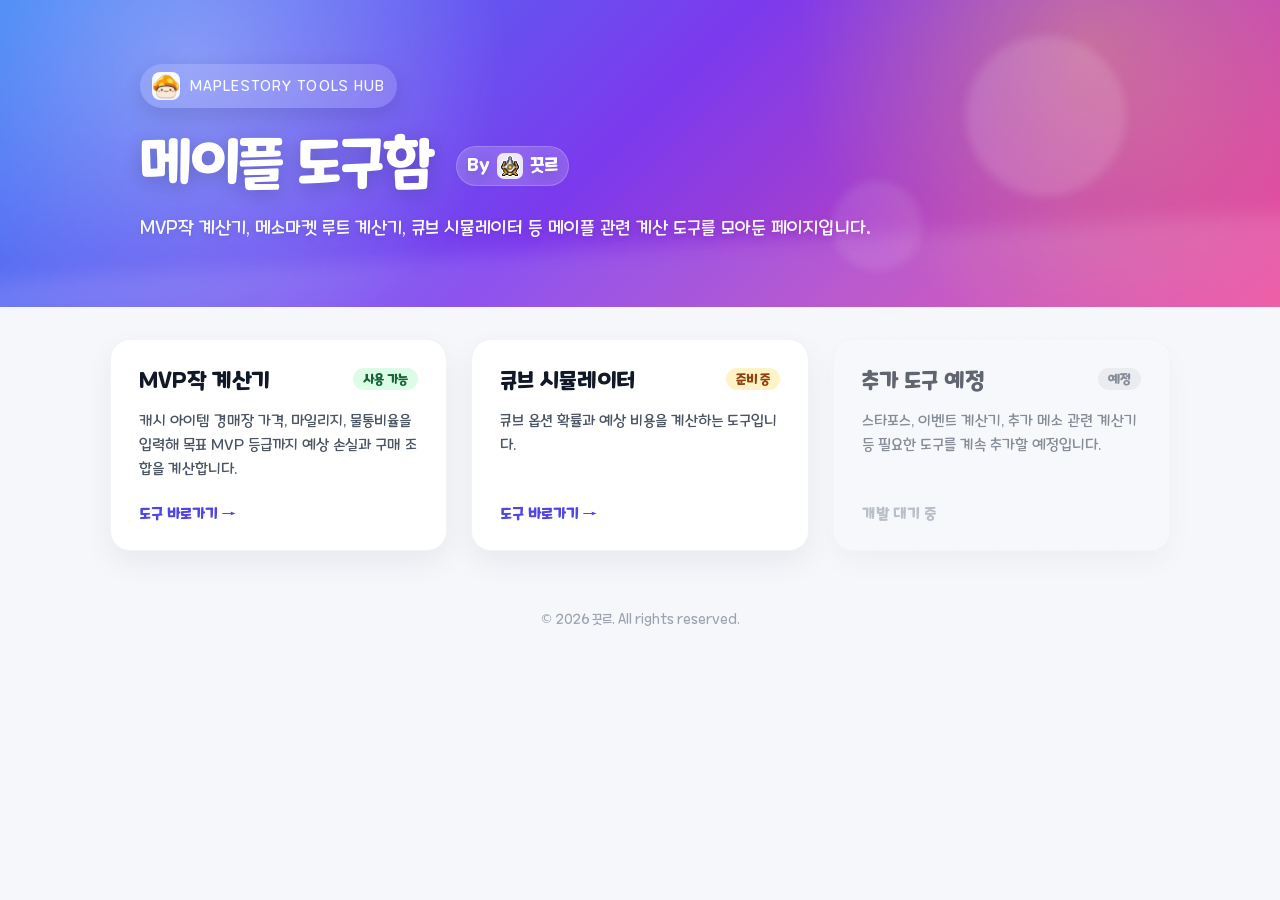
==== index.html @ 7ee30902 "refactoring" ====
<!DOCTYPE html>
<html lang="ko">

<head>
  <meta charset="UTF-8" />
  <meta name="viewport" content="width=device-width, initial-scale=1.0" />
  <title>메이플 도구함</title>
  <link rel="stylesheet" href="css/styles.css" />
</head>

<body>
  <header class="hero">
    <div class="hero-bg-orb orb-one"></div>
    <div class="hero-bg-orb orb-two"></div>

    <div class="hero-content">
      <div class="eyebrow brand-line">
        <img src="assets/brand/maple_logo.jpg" alt="MapleStory logo" class="brand-icon" />
        <span>MapleStory Tools Hub</span>
      </div>

      <h1>
        메이플 도구함
        <span class="creator">
          By
          <img src="assets/brand/elysium.png" alt="Elysium server icon" class="server-icon" />
          끗르
        </span>
      </h1>

      <p class="subtitle">
        MVP작 계산기, 메소마켓 루트 계산기, 큐브 시뮬레이터 등 메이플 관련 계산 도구를 모아둔 페이지입니다.
      </p>
    </div>
  </header>

  <main class="container">
    <div class="hub-grid">
      <!-- Card 1: MVP작 계산기 -->
      <a href="mvp-calculator.html" class="hub-card">
        <div>
          <div class="hub-card-header">
            <h2 class="hub-card-title">MVP작 계산기</h2>
            <span class="hub-card-badge badge-active">사용 가능</span>
          </div>
          <p class="hub-card-desc">
            캐시 아이템 경매장 가격, 마일리지, 물통비율을 입력해 목표 MVP 등급까지 예상 손실과 구매 조합을 계산합니다.
          </p>
        </div>
        <div class="hub-card-footer">
          도구 바로가기 →
        </div>
      </a>

      <!-- Card 2: 큐브 시뮬레이터 -->
      <a href="cube-simulator.html" class="hub-card">
        <div>
          <div class="hub-card-header">
            <h2 class="hub-card-title">큐브 시뮬레이터</h2>
            <span class="hub-card-badge badge-pending">준비 중</span>
          </div>
          <p class="hub-card-desc">
            큐브 옵션 확률과 예상 비용을 계산하는 도구입니다.
          </p>
        </div>
        <div class="hub-card-footer">
          도구 바로가기 →
        </div>
      </a>

      <!-- Card 3: 추가 도구 예정 -->
      <div class="hub-card disabled">
        <div>
          <div class="hub-card-header">
            <h2 class="hub-card-title">추가 도구 예정</h2>
            <span class="hub-card-badge badge-placeholder">예정</span>
          </div>
          <p class="hub-card-desc">
            스타포스, 이벤트 계산기, 추가 메소 관련 계산기 등 필요한 도구를 계속 추가할 예정입니다.
          </p>
        </div>
        <div class="hub-card-footer">
          개발 대기 중
        </div>
      </div>
    </div>
  </main>

  <footer class="footer" style="text-align: center; margin-top: 60px;">
    <div class="footer-copy">
      <p>© 2026 끗르. All rights reserved.</p>
    </div>
  </footer>
</body>

</html>
---- css/styles.css ----
@font-face {
  font-family: "Maplestory";
  src: url("../assets/fonts/Maplestory_Light.ttf") format("truetype");
  font-weight: 400;
  font-style: normal;
  font-display: swap;
}

@font-face {
  font-family: "Maplestory";
  src: url("../assets/fonts/Maplestory_Bold.ttf") format("truetype");
  font-weight: 700;
  font-style: normal;
  font-display: swap;
}

* {
  box-sizing: border-box;
}

body {
  margin: 0;
  font-family: "Maplestory", system-ui, -apple-system, BlinkMacSystemFont, "Segoe UI", sans-serif;
  background: #f5f7fb;
  color: #1f2937;
}

h1,
h2,
h3,
button,
.item-name,
.cash-price,
.summary-value,
label span {
  font-weight: 700;
}

.subtitle,
.note,
.footer,
.item-meta {
  font-weight: 400;
}

/* --- Hero Section 시작 --- */
.hero {
  position: relative;
  overflow: hidden;
  background:
    radial-gradient(circle at 15% 20%, rgba(255, 255, 255, 0.32), transparent 28%),
    radial-gradient(circle at 85% 15%, rgba(252, 211, 77, 0.32), transparent 26%),
    linear-gradient(135deg, #3b82f6 0%, #7c3aed 48%, #ec4899 100%);
  color: white;
  padding: 64px 20px;
}

.hero::after {
  content: "";
  position: absolute;
  inset: auto -80px -130px -80px;
  height: 190px;
  background: rgba(255, 255, 255, 0.13);
  filter: blur(10px);
  transform: rotate(-3deg);
}

.hero-content {
  position: relative;
  z-index: 2;
  max-width: 1000px;
  margin: 0 auto;
}

.hero-bg-orb {
  position: absolute;
  border-radius: 999px;
  filter: blur(4px);
  opacity: 0.8;
  pointer-events: none;
}

.orb-one {
  width: 160px;
  height: 160px;
  right: 12%;
  top: 36px;
  background: rgba(255, 255, 255, 0.16);
}

.orb-two {
  width: 90px;
  height: 90px;
  right: 28%;
  bottom: 36px;
  background: rgba(255, 255, 255, 0.12);
}

.eyebrow {
  margin: 0 0 10px;
  font-size: 14px;
  opacity: 0.95;
  letter-spacing: 0.08em;
  text-transform: uppercase;
}

.brand-line {
  display: inline-flex;
  align-items: center;
  gap: 10px;
  padding: 8px 12px;
  border-radius: 999px;
  background: rgba(255, 255, 255, 0.16);
  backdrop-filter: blur(10px);
  box-shadow: 0 8px 24px rgba(15, 23, 42, 0.14);
}

.brand-icon {
  width: 28px;
  height: 28px;
  object-fit: cover;
  border-radius: 8px;
  background: white;
}

h1 {
  margin: 14px 0 0;
  font-size: clamp(34px, 5vw, 58px);
  line-height: 1.08;
  letter-spacing: -0.04em;
  text-shadow: 0 4px 18px rgba(15, 23, 42, 0.22);
}

.creator {
  display: inline-flex;
  align-items: center;
  gap: 7px;
  margin-left: 12px;
  padding: 7px 11px;
  border-radius: 999px;
  font-size: clamp(14px, 2vw, 18px);
  font-weight: 800;
  letter-spacing: -0.02em;
  vertical-align: middle;
  background: rgba(255, 255, 255, 0.18);
  box-shadow: inset 0 0 0 1px rgba(255, 255, 255, 0.18);
}

.server-icon {
  width: 26px;
  height: 26px;
  object-fit: contain;
  border-radius: 7px;
  background: rgba(255, 255, 255, 0.85);
  padding: 2px;
}

.subtitle {
  max-width: 760px;
  margin: 18px 0 0;
  font-size: 18px;
  line-height: 1.7;
  opacity: 0.96;
  text-shadow: 0 2px 10px rgba(15, 23, 42, 0.16);
}

/* --- Hero Section 끝 --- */

.container {
  max-width: 1100px;
  margin: 32px auto;
  padding: 0 20px;
}

.card {
  background: white;
  border-radius: 20px;
  padding: 24px;
  margin-bottom: 24px;
  box-shadow: 0 12px 30px rgba(15, 23, 42, 0.08);
}

.card h2 {
  margin: 0 0 20px;
  font-size: 24px;
}

.card h3 {
  margin-top: 28px;
}

.input-grid {
  display: grid;
  grid-template-columns: repeat(3, minmax(0, 1fr));
  gap: 18px;
}

label span {
  display: block;
  margin-bottom: 8px;
  color: #374151;
}

.input-with-unit {
  display: flex;
  align-items: center;
  gap: 8px;
}

.input-with-unit input,
.auction-input {
  width: 100%;
  padding: 12px 14px;
  border: 1px solid #d1d5db;
  border-radius: 12px;
  font-size: 15px;
  outline: none;
}

.input-with-unit input:focus,
.auction-input:focus {
  border-color: #6366f1;
  box-shadow: 0 0 0 3px rgba(99, 102, 241, 0.15);
}

.input-with-unit span {
  white-space: nowrap;
  margin: 0;
  font-weight: 600;
  color: #6b7280;
}

/* --- 입력 관련 CSS --- */
.select-input {
  width: 100%;
  padding: 12px 14px;
  border: 1px solid #d1d5db;
  border-radius: 12px;
  font-size: 15px;
  outline: none;
  background: white;
  color: #1f2937;
  font-family: inherit;
}

.select-input:focus {
  border-color: #6366f1;
  box-shadow: 0 0 0 3px rgba(99, 102, 241, 0.15);
}

.computed-mvp-box {
  margin-top: 20px;
  padding: 16px 18px;
  border: 1px solid #e5e7eb;
  border-radius: 16px;
  background: linear-gradient(180deg, #f9fafb, #ffffff);
}

.computed-mvp-box span {
  display: block;
  margin-bottom: 7px;
  color: #6b7280;
  font-size: 14px;
  font-weight: 700;
}

.computed-mvp-box strong {
  display: block;
  margin-bottom: 6px;
  color: #111827;
  font-size: 22px;
  font-weight: 700;
}

.computed-mvp-box small {
  display: block;
  color: #6b7280;
  line-height: 1.45;
}

/* --- 끝 --- */

.section-header {
  display: flex;
  justify-content: space-between;
  gap: 16px;
  align-items: flex-start;
}

.section-help {
  margin: -8px 0 20px;
  padding-left: 20px;
  color: #6b7280;
  line-height: 1.6;
}

.section-help li {
  margin-bottom: 4px;
}

.item-list {
  display: grid;
  gap: 12px;
}

.item-row {
  display: grid;
  grid-template-columns: 56px minmax(160px, 1fr) minmax(72px, 110px) minmax(120px, 0.8fr);
  gap: 14px;
  align-items: center;
  padding: 14px;
  border: 1px solid #e5e7eb;
  border-radius: 16px;
  background: #fafafa;
  min-width: 0;
}

.item-icon {
  width: 48px;
  height: 48px;
  object-fit: contain;
  background: white;
  border-radius: 12px;
  border: 1px solid #e5e7eb;
  padding: 6px;
}

.item-info {
  min-width: 0;
}

.item-name {
  font-weight: 800;
  min-width: 0;
  white-space: nowrap;
  overflow: hidden;
  text-overflow: ellipsis;
  word-break: keep-all;
}

.cash-price {
  font-weight: 800;
  color: #111827;
  white-space: nowrap;
  overflow: hidden;
  text-overflow: ellipsis;
  min-width: 0;
  font-size: 14px;
}

.auction-input {
  min-width: 0;
}

.auction-container {
  display: flex;
  gap: 6px;
  min-width: 0;
}

.auction-container .auction-input {
  flex: 1;
  min-width: 0;
}

.btn-reset-auction {
  width: 38px;
  min-width: 38px;
  height: 42px;
  padding: 0;
  border-radius: 12px;
  background: #f3f4f6;
  color: #6b7280;
  border: 1px solid #d1d5db;
  box-shadow: none;
  font-size: 16px;
}

.btn-reset-auction:hover {
  background: #e5e7eb;
  transform: none;
}

/* --- Item Groups 스타일 시작 --- */
.item-groups {
  display: grid;
  grid-template-columns: 1fr 1fr;
  gap: 18px;
}

.item-group {
  border: 1px solid #e5e7eb;
  border-radius: 18px;
  background: #ffffff;
  overflow: hidden;
}

.item-group-header {
  padding: 16px 18px 14px;
  background: #f9fafb;
  border-bottom: 1px solid #e5e7eb;
}

.item-group-header h3 {
  margin: 0;
  font-size: 18px;
}

.item-group-header p {
  margin: 6px 0 0;
  color: #6b7280;
  font-size: 14px;
  line-height: 1.45;
}

.grouped-item-list {
  display: grid;
  gap: 10px;
  max-height: 520px;
  overflow-y: auto;
  padding: 14px;
}

.grouped-item-list .item-row {
  grid-template-columns: 48px minmax(120px, 0.75fr) minmax(72px, 95px) minmax(130px, 1fr);
  gap: 6px;
  padding: 8px;
}

.grouped-item-list .item-icon {
  width: 44px;
  height: 44px;
}

.grouped-item-list::-webkit-scrollbar {
  width: 8px;
}

.grouped-item-list::-webkit-scrollbar-track {
  background: #f3f4f6;
  border-radius: 999px;
}

.grouped-item-list::-webkit-scrollbar-thumb {
  background: #c7d2fe;
  border-radius: 999px;
}

.grouped-item-list::-webkit-scrollbar-thumb:hover {
  background: #a5b4fc;
}

/* --- Item Groups 스타일 끝 --- */

.item-meta {
  margin-top: 4px;
  color: #6b7280;
  font-size: 14px;
}

.badge {
  display: inline-block;
  margin-left: 6px;
  padding: 3px 8px;
  border-radius: 999px;
  font-size: 12px;
  font-weight: 700;
  background: #ede9fe;
  color: #6d28d9;
}

.actions {
  display: flex;
  gap: 12px;
  margin-bottom: 24px;
}

button {
  border: 0;
  border-radius: 14px;
  padding: 14px 20px;
  font-size: 16px;
  cursor: pointer;
  background: #4f46e5;
  color: white;
  box-shadow: 0 10px 20px rgba(79, 70, 229, 0.25);
}

button:hover {
  transform: translateY(-1px);
}

button.secondary {
  background: white;
  color: #374151;
  border: 1px solid #d1d5db;
  box-shadow: none;
}

.hidden {
  display: none;
}

.summary-grid {
  display: grid;
  grid-template-columns: repeat(4, minmax(0, 1fr));
  gap: 14px;
}

.summary-box {
  padding: 16px;
  border-radius: 16px;
  background: #f3f4f6;
}

.summary-label {
  font-size: 13px;
  color: #6b7280;
  margin-bottom: 8px;
}

.summary-value {
  font-size: 20px;
  color: #111827;
}

.table-wrap {
  overflow-x: auto;
}

table {
  width: 100%;
  border-collapse: collapse;
  min-width: 760px;
}

th,
td {
  padding: 12px;
  border-bottom: 1px solid #e5e7eb;
  text-align: left;
}

th {
  background: #f9fafb;
  color: #374151;
}

.note {
  margin-top: 18px;
  color: #6b7280;
  line-height: 1.6;
}

.footer {
  max-width: 1100px;
  margin: 20px auto 40px;
  padding: 0 20px;
  color: #6b7280;
  font-size: 14px;
}

.footer-notices {
  padding: 18px 20px;
  border: 1px solid #e5e7eb;
  border-radius: 18px;
  background: #ffffff;
  line-height: 1.6;
}

.footer-notices p {
  margin: 0 0 8px;
}

.footer-notices p:last-child {
  margin-bottom: 0;
}

.footer-copy {
  margin-top: 14px;
  text-align: center;
  color: #9ca3af;
  font-size: 13px;
}

.footer-copy p {
  margin: 0;
}

.footer-divider {
  border: 0;
  border-top: 1px solid #e5e7eb;
  margin: 14px 0;
}

.mvp-target-area {
  margin-top: 28px;
  padding-top: 22px;
  border-top: 1px solid #e5e7eb;
}

.mvp-target-header {
  display: flex;
  justify-content: space-between;
  gap: 16px;
  align-items: end;
  margin-bottom: 14px;
}

.mvp-target-header h3 {
  margin: 0;
  font-size: 20px;
}

.mvp-target-header p {
  margin: 0;
  color: #6b7280;
  font-size: 14px;
}

.mvp-tier-list {
  display: grid;
  grid-template-columns: repeat(5, minmax(0, 1fr));
  gap: 12px;
}

.mvp-tier-button {
  display: flex;
  flex-direction: column;
  align-items: center;
  gap: 7px;
  padding: 14px 10px;
  border-radius: 18px;
  border: 1px solid #e5e7eb;
  background: #ffffff;
  color: #374151;
  cursor: pointer;
  box-shadow: none;
  transition: 0.18s ease;
}

.mvp-tier-button:hover {
  transform: translateY(-2px);
  border-color: #a5b4fc;
  box-shadow: 0 10px 24px rgba(79, 70, 229, 0.14);
}

.mvp-tier-button.active {
  border-color: #6366f1;
  background: linear-gradient(180deg, #eef2ff, #ffffff);
  box-shadow: 0 12px 26px rgba(79, 70, 229, 0.18);
}

.mvp-tier-button img {
  width: 46px;
  height: 46px;
  object-fit: contain;
}

.mvp-tier-button span {
  font-weight: 700;
  font-size: 15px;
}

.mvp-tier-button small {
  color: #6b7280;
  font-size: 12px;
}

.fee-display {
  min-height: 72px;
  padding: 12px 14px;
  border: 1px solid #e5e7eb;
  border-radius: 14px;
  background: #f9fafb;
}

.inline-title {
  display: flex;
  align-items: baseline;
  gap: 6px;
  margin-bottom: 6px;
  font-weight: 700;
  color: #374151;
}

.inline-title strong {
  font-size: 15px;
  color: #374151;
}

.fee-display small {
  display: block;
  color: #6b7280;
  line-height: 1.35;
}

.checkbox-row {
  display: flex;
  align-items: center;
  gap: 12px;
  min-height: 72px;
  padding: 12px 14px;
  border: 1px solid #e5e7eb;
  border-radius: 14px;
  background: #f9fafb;
  cursor: pointer;
}

.checkbox-row input {
  width: 18px;
  height: 18px;
  accent-color: #6366f1;
  flex-shrink: 0;
}

.checkbox-row span {
  display: block;
  margin: 0 0 5px;
  font-weight: 700;
  color: #374151;
}

.checkbox-row small {
  display: block;
  color: #6b7280;
  line-height: 1.35;
}

/* --- note list 스타일 --- */
.note ul {
  margin: 18px 0 0;
  padding-left: 22px;
  color: #6b7280;
  line-height: 1.7;
}

.note li {
  margin-bottom: 6px;
}

/* --- 커스텀 아이템 추가 섹션 CSS --- */
.custom-item-grid {
  display: grid;
  grid-template-columns: minmax(180px, 1fr) minmax(160px, 0.8fr) minmax(220px, 1fr) auto;
  gap: 14px;
  align-items: end;
}

.text-input {
  width: 100%;
  padding: 12px 14px;
  border: 1px solid #d1d5db;
  border-radius: 12px;
  font-size: 15px;
  outline: none;
  font-family: inherit;
}

.text-input:focus {
  border-color: #6366f1;
  box-shadow: 0 0 0 3px rgba(99, 102, 241, 0.15);
}

.compact-checkbox {
  min-height: auto;
  margin: 0;
}

.add-item-button {
  white-space: nowrap;
  height: 46px;
  padding: 0 18px;
}

/* --- 미디어 쿼리 --- */
@media (max-width: 980px) {
  .item-groups {
    grid-template-columns: 1fr;
  }

  .custom-item-grid {
    grid-template-columns: 1fr 1fr;
  }

  .add-item-button {
    grid-column: 1 / -1;
  }
}

@media (max-width: 820px) {
  .input-grid {
    grid-template-columns: 1fr;
  }

  .item-row {
    grid-template-columns: 48px 1fr;
  }

  .cash-price,
  .auction-input {
    grid-column: 2;
  }

  .summary-grid {
    grid-template-columns: 1fr 1fr;
  }

  .mvp-tier-list {
    grid-template-columns: repeat(3, minmax(0, 1fr));
  }

  .mvp-target-header {
    display: block;
  }

  .mvp-target-header p {
    margin-top: 6px;
  }

  /* --- grouped-item-list 반응형 스타일 --- */
  .grouped-item-list .item-row {
    grid-template-columns: 48px minmax(0, 1fr) auto;
    grid-template-areas:
      "icon info price"
      "icon input input";
    gap: 8px 10px;
    align-items: center;
  }

  .grouped-item-list .item-icon {
    grid-area: icon;
  }

  .grouped-item-list .item-info {
    grid-area: info;
  }

  .grouped-item-list .cash-price {
    grid-area: price;
    font-size: 13px;
    text-align: right;
  }

  .grouped-item-list .auction-input {
    grid-area: input;
    width: 100%;
  }
}

@media (max-width: 620px) {
  .creator {
    margin-left: 0;
    margin-top: 12px;
  }

  h1 {
    display: flex;
    flex-direction: column;
    align-items: flex-start;
  }

  .brand-line {
    font-size: 12px;
  }

  .custom-item-grid {
    grid-template-columns: 1fr;
  }
}

@media (max-width: 520px) {
  .summary-grid {
    grid-template-columns: 1fr;
  }

  .actions {
    flex-direction: column;
  }

  .mvp-tier-list {
    grid-template-columns: repeat(2, minmax(0, 1fr));
  }
}

@media (max-width: 420px) {
  .grouped-item-list .cash-price {
    max-width: 76px;
    overflow: hidden;
    text-overflow: ellipsis;
    white-space: nowrap;
  }
}

button.save-button {
  background: #059669;
  color: white;
  box-shadow: 0 10px 20px rgba(5, 150, 105, 0.22);
}

.strategy-select-row {
  display: flex;
  align-items: center;
  gap: 12px;
  margin: 8px 0 10px;
}

.strategy-select-row label {
  font-weight: 700;
  color: #374151;
  white-space: nowrap;
}

.strategy-select-row .select-input {
  max-width: 360px;
}

.strategy-description {
  margin: 0 0 16px;
  color: #6b7280;
  line-height: 1.6;
}

/* 계산결과 요약 */
.strategy-summary-sentence {
  margin-top: 16px;
  padding: 16px 18px;
  border-radius: 16px;
  background: linear-gradient(135deg, #fff7ed, #fffbeb);
  border: 1px solid #fed7aa;
  color: #92400e;
  font-weight: 700;
  line-height: 1.65;
  box-shadow: 0 8px 20px rgba(146, 64, 14, 0.08);
}

.strategy-summary-sentence .summary-title {
  margin-bottom: 6px;
  font-weight: 800;
}

.strategy-summary-sentence .summary-detail {
  font-weight: 700;
}

@media (max-width: 620px) {
  .strategy-select-row {
    display: block;
  }

  .strategy-select-row label {
    display: block;
    margin-bottom: 8px;
  }

  .strategy-select-row .select-input {
    max-width: none;
  }
}

/* 메소마켓 */
.meso-market-card {
  margin-top: 24px;
}

.meso-market-grid {
  display: grid;
  grid-template-columns: minmax(180px, 1fr) minmax(180px, 1fr) minmax(180px, 1fr) auto;
  gap: 14px;
  align-items: end;
}

.meso-market-result {
  margin-top: 22px;
}

@media (max-width: 980px) {
  .meso-market-grid {
    grid-template-columns: 1fr 1fr;
  }

  .meso-market-grid button {
    grid-column: 1 / -1;
  }
}

@media (max-width: 620px) {
  .meso-market-grid {
    grid-template-columns: 1fr;
  }
}

/* --- 메이플 도구함 허브 추가 스타일 --- */
.back-link {
  display: inline-flex;
  align-items: center;
  gap: 6px;
  color: rgba(255, 255, 255, 0.85);
  text-decoration: none;
  font-size: 14px;
  margin-bottom: 20px;
  font-weight: 700;
  transition: color 0.2s ease, transform 0.2s ease;
}

.back-link:hover {
  color: white;
  transform: translateX(-3px);
}

.hub-grid {
  display: grid;
  grid-template-columns: repeat(auto-fit, minmax(320px, 1fr));
  gap: 24px;
  margin-top: 12px;
}

.hub-card {
  display: flex;
  flex-direction: column;
  justify-content: space-between;
  background: white;
  border-radius: 20px;
  padding: 28px;
  box-shadow: 0 12px 30px rgba(15, 23, 42, 0.06);
  border: 1px solid rgba(229, 231, 235, 0.5);
  text-decoration: none;
  color: inherit;
  transition: all 0.3s cubic-bezier(0.4, 0, 0.2, 1);
  position: relative;
  overflow: hidden;
}

.hub-card::before {
  content: '';
  position: absolute;
  top: 0;
  left: 0;
  width: 100%;
  height: 4px;
  background: linear-gradient(90deg, #3b82f6, #7c3aed);
  opacity: 0;
  transition: opacity 0.3s ease;
}

.hub-card:hover:not(.disabled) {
  transform: translateY(-6px);
  box-shadow: 0 20px 40px rgba(15, 23, 42, 0.12);
  border-color: rgba(99, 102, 241, 0.35);
}

.hub-card:hover:not(.disabled)::before {
  opacity: 1;
}

.hub-card.disabled {
  opacity: 0.65;
  cursor: not-allowed;
  background: #f9fafb;
  border-style: dashed;
}

.hub-card-header {
  display: flex;
  justify-content: space-between;
  align-items: flex-start;
  margin-bottom: 16px;
  gap: 12px;
}

.hub-card-title {
  font-size: 22px;
  font-weight: 800;
  margin: 0;
  color: #111827;
}

.hub-card-badge {
  padding: 4px 10px;
  border-radius: 999px;
  font-size: 13px;
  font-weight: 700;
  white-space: nowrap;
}

.badge-active {
  background: #dcfce7;
  color: #166534;
}

.badge-pending {
  background: #fef3c7;
  color: #92400e;
}

.badge-placeholder {
  background: #e5e7eb;
  color: #4b5563;
}

.hub-card-desc {
  font-size: 15px;
  color: #4b5563;
  line-height: 1.6;
  margin: 0 0 24px 0;
}

.hub-card-footer {
  display: flex;
  align-items: center;
  gap: 6px;
  font-weight: 700;
  color: #4f46e5;
  font-size: 15px;
  transition: transform 0.2s ease;
}

.hub-card:hover:not(.disabled) .hub-card-footer {
  transform: translateX(4px);
}

.hub-card.disabled .hub-card-footer {
  color: #9ca3af;
}

/* 큐브 시뮬레이터 back home 버튼 */
.back-home-btn {
  display: inline-block;
  padding: 14px 28px;
  font-weight: 700;
  font-size: 16px;
  border-radius: 14px;
  background: #4f46e5;
  color: white;
  text-decoration: none;
  box-shadow: 0 10px 20px rgba(79, 70, 229, 0.25);
  transition: all 0.2s ease;
  border: none;
}

.back-home-btn:hover {
  transform: translateY(-2px);
  box-shadow: 0 12px 24px rgba(79, 70, 229, 0.35);
}

/* 애니메이션 */
@keyframes pulse {
  0%, 100% {
    transform: scale(1);
    opacity: 1;
  }
  50% {
    transform: scale(1.08);
    opacity: 0.95;
  }
}
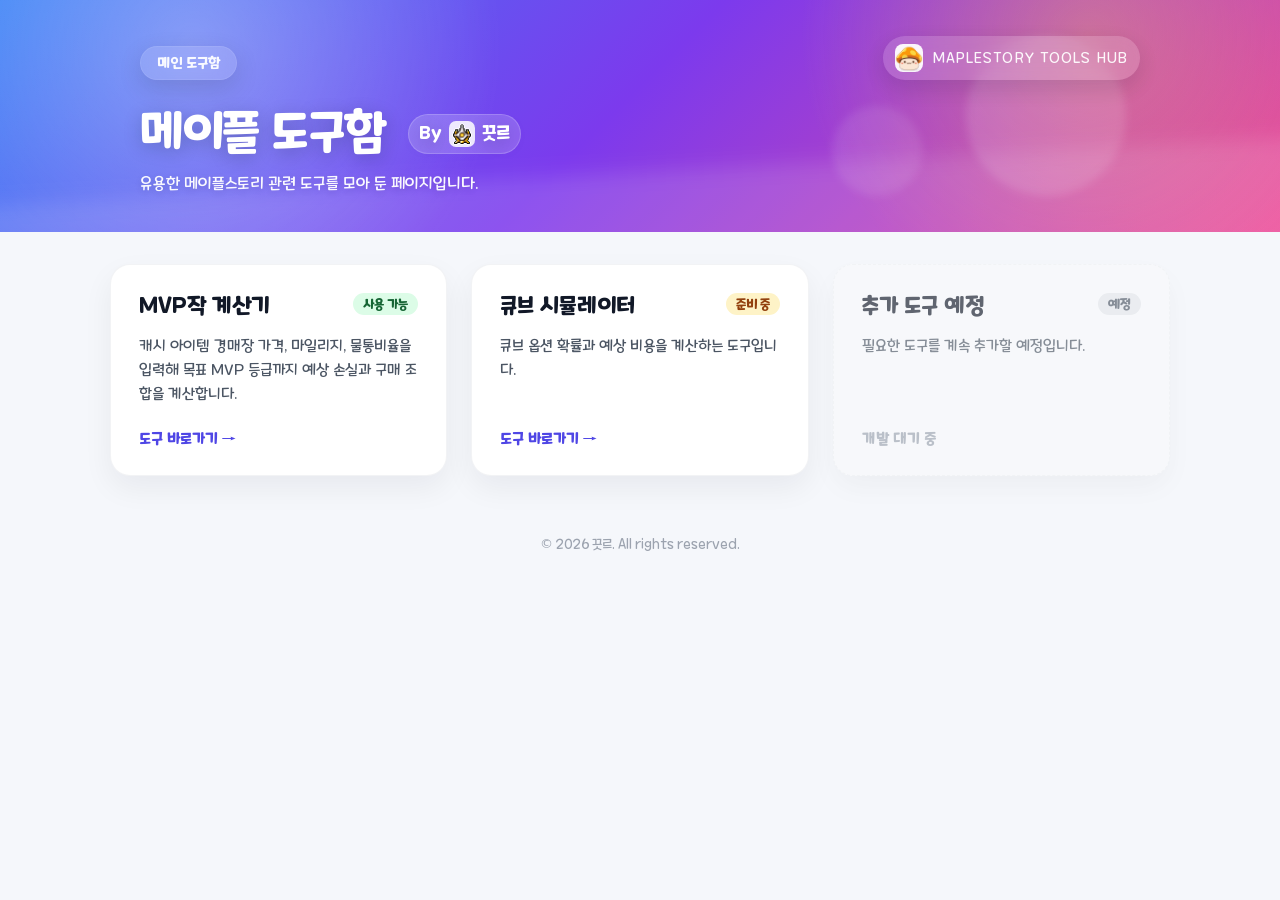
==== commit 14275d19: "Add official cube probability updater" ====
--- a/index.html
+++ b/index.html
@@ -14,9 +14,13 @@
     <div class="hero-bg-orb orb-two"></div>
 
     <div class="hero-content">
-      <div class="eyebrow brand-line">
-        <img src="assets/brand/maple_logo.jpg" alt="MapleStory logo" class="brand-icon" />
-        <span>MapleStory Tools Hub</span>
+      <div class="hero-top-row">
+        <div class="hero-nav-pill">메인 도구함</div>
+
+        <div class="eyebrow brand-line">
+          <img src="assets/brand/maple_logo.jpg" alt="MapleStory logo" class="brand-icon" />
+          <span>MapleStory Tools Hub</span>
+        </div>
       </div>
 
       <h1>
@@ -29,7 +33,7 @@
       </h1>
 
       <p class="subtitle">
-        MVP작 계산기, 메소마켓 루트 계산기, 큐브 시뮬레이터 등 메이플 관련 계산 도구를 모아둔 페이지입니다.
+        유용한 메이플스토리 관련 도구를 모아 둔 페이지입니다.
       </p>
     </div>
   </header>
@@ -76,7 +80,7 @@
             <span class="hub-card-badge badge-placeholder">예정</span>
           </div>
           <p class="hub-card-desc">
-            스타포스, 이벤트 계산기, 추가 메소 관련 계산기 등 필요한 도구를 계속 추가할 예정입니다.
+            필요한 도구를 계속 추가할 예정입니다.
           </p>
         </div>
         <div class="hub-card-footer">
--- a/css/styles.css
+++ b/css/styles.css
@@ -52,7 +52,7 @@
     radial-gradient(circle at 85% 15%, rgba(252, 211, 77, 0.32), transparent 26%),
     linear-gradient(135deg, #3b82f6 0%, #7c3aed 48%, #ec4899 100%);
   color: white;
-  padding: 64px 20px;
+  padding: 36px 20px;
 }
 
 .hero::after {
@@ -124,10 +124,10 @@
 }
 
 h1 {
-  margin: 14px 0 0;
-  font-size: clamp(34px, 5vw, 58px);
-  line-height: 1.08;
-  letter-spacing: -0.04em;
+  margin: 10px 0 0;
+  font-size: clamp(30px, 4.5vw, 48px);
+  line-height: 1.1;
+  letter-spacing: -0.03em;
   text-shadow: 0 4px 18px rgba(15, 23, 42, 0.22);
 }
 
@@ -157,9 +157,9 @@
 
 .subtitle {
   max-width: 760px;
-  margin: 18px 0 0;
-  font-size: 18px;
-  line-height: 1.7;
+  margin: 12px 0 0;
+  font-size: 16px;
+  line-height: 1.6;
   opacity: 0.96;
   text-shadow: 0 2px 10px rgba(15, 23, 42, 0.16);
 }
@@ -991,19 +991,35 @@
 }
 
 /* --- 메이플 도구함 허브 추가 스타일 --- */
-.back-link {
+.hero-top-row {
+  display: flex;
+  justify-content: space-between;
+  align-items: center;
+  flex-wrap: wrap;
+  gap: 12px;
+  margin-bottom: 16px;
+}
+
+.hero-nav-pill {
   display: inline-flex;
   align-items: center;
-  gap: 6px;
-  color: rgba(255, 255, 255, 0.85);
+  gap: 8px;
+  padding: 8px 16px;
+  border-radius: 999px;
+  background: rgba(255, 255, 255, 0.14);
+  backdrop-filter: blur(10px);
+  box-shadow: 0 8px 24px rgba(15, 23, 42, 0.14);
+  color: rgba(255, 255, 255, 0.95);
+  font-size: 14px;
+  font-weight: 700;
   text-decoration: none;
-  font-size: 14px;
-  margin-bottom: 20px;
-  font-weight: 700;
-  transition: color 0.2s ease, transform 0.2s ease;
-}
-
-.back-link:hover {
+  transition: all 0.25s ease;
+  border: 1px solid rgba(255, 255, 255, 0.08);
+  white-space: nowrap;
+}
+
+.hero-nav-pill.back-link:hover {
+  background: rgba(255, 255, 255, 0.22);
   color: white;
   transform: translateX(-3px);
 }
@@ -1153,4 +1169,316 @@
     transform: scale(1.08);
     opacity: 0.95;
   }
+}
+
+/* --- 큐브 시뮬레이터 전용 스타일 --- */
+.cube-layout {
+  display: grid;
+  grid-template-columns: 340px 1fr;
+  gap: 24px;
+  align-items: start;
+}
+
+@media (max-width: 960px) {
+  .cube-layout {
+    grid-template-columns: 1fr;
+  }
+}
+
+.cube-sim-card {
+  background: white;
+  border-radius: 20px;
+  padding: 24px;
+  margin-bottom: 24px;
+  box-shadow: 0 12px 30px rgba(15, 23, 42, 0.06);
+  border: 1px solid rgba(229, 231, 235, 0.5);
+}
+
+.cube-sim-card h2 {
+  margin: 0 0 18px;
+  font-size: 20px;
+  color: #111827;
+  border-bottom: 2px solid #f3f4f6;
+  padding-bottom: 8px;
+}
+
+.cube-control-grid {
+  display: grid;
+  grid-template-columns: 1fr;
+  gap: 16px;
+}
+
+.cube-control-row {
+  display: grid;
+  grid-template-columns: 1fr 1fr;
+  gap: 12px;
+}
+
+.cube-radio-group {
+  display: flex;
+  flex-direction: column;
+  gap: 8px;
+  margin-top: 6px;
+}
+
+.cube-radio-btn {
+  display: inline-flex;
+  align-items: center;
+  position: relative;
+  cursor: pointer;
+}
+
+.cube-radio-btn input[type="radio"] {
+  position: absolute;
+  opacity: 0;
+  pointer-events: none;
+}
+
+.cube-radio-btn span {
+  display: inline-flex;
+  align-items: center;
+  width: 100%;
+  padding: 10px 14px;
+  border-radius: 12px;
+  border: 1px solid #d1d5db;
+  background: white;
+  color: #374151;
+  font-size: 14px;
+  font-weight: 700;
+  transition: all 0.2s ease;
+}
+
+.cube-radio-btn input[type="radio"]:checked + span {
+  background: #f0fdf4;
+  border-color: #16a34a;
+  color: #15803d;
+  box-shadow: 0 0 0 3px rgba(22, 163, 74, 0.1);
+}
+
+.cube-stat-grid {
+  display: grid;
+  grid-template-columns: repeat(3, minmax(0, 1fr));
+  gap: 8px;
+  margin-top: 6px;
+}
+
+.cube-stat-grid .cube-radio-btn span {
+  padding: 8px 10px;
+  font-size: 13px;
+  justify-content: center;
+}
+
+/* 큐브 옵션 결과 디스플레이 */
+.cube-result-grid {
+  display: grid;
+  grid-template-columns: repeat(3, minmax(0, 1fr));
+  gap: 16px;
+  margin-top: 16px;
+}
+
+@media (max-width: 680px) {
+  .cube-result-grid {
+    grid-template-columns: 1fr;
+  }
+}
+
+.cube-option-box {
+  background: #111827;
+  border-radius: 16px;
+  border: 2px solid #1f2937;
+  position: relative;
+  overflow: hidden;
+  box-shadow: 0 10px 25px rgba(0, 0, 0, 0.15);
+  transition: all 0.25s cubic-bezier(0.4, 0, 0.2, 1);
+  min-height: 140px;
+}
+
+.cube-option-box.current {
+  border-color: #4f46e5;
+  box-shadow: 0 10px 30px rgba(79, 70, 229, 0.18);
+}
+
+.cube-option-box.candidate {
+  cursor: pointer;
+}
+
+.cube-option-box.candidate:hover {
+  transform: translateY(-4px);
+  border-color: #10b981;
+  box-shadow: 0 16px 36px rgba(16, 185, 129, 0.2);
+}
+
+.cube-option-box.candidate:active {
+  transform: translateY(-1px);
+}
+
+.cube-option-title {
+  padding: 6px 12px;
+  background: #1f2937;
+  color: #9ca3af;
+  font-size: 12px;
+  font-weight: 800;
+  text-align: center;
+  letter-spacing: 0.05em;
+  text-transform: uppercase;
+  border-bottom: 1px solid #374151;
+}
+
+.cube-option-box.current .cube-option-title {
+  background: #4f46e5;
+  color: white;
+  border-bottom-color: #6366f1;
+}
+
+.cube-option-box.candidate .cube-option-title {
+  background: #10b981;
+  color: white;
+  border-bottom-color: #34d399;
+}
+
+.cube-option-inner {
+  padding: 16px;
+  display: flex;
+  flex-direction: column;
+  gap: 8px;
+}
+
+.cube-line {
+  color: #e5e7eb;
+  font-size: 14px;
+  font-weight: 700;
+  line-height: 1.5;
+  padding: 4px 8px;
+  border-radius: 8px;
+  background: rgba(255, 255, 255, 0.03);
+  border: 1px solid rgba(255, 255, 255, 0.05);
+  white-space: nowrap;
+  overflow: hidden;
+  text-overflow: ellipsis;
+  transition: all 0.2s ease;
+}
+
+.cube-line.hit {
+  color: #fbbf24;
+  background: rgba(251, 191, 36, 0.08);
+  border-color: rgba(251, 191, 36, 0.25);
+  text-shadow: 0 0 8px rgba(251, 191, 36, 0.3);
+}
+
+/* 골드 히트 글로우 애니메이션 */
+.cube-option-box.auto-hit {
+  border-color: #f59e0b;
+  box-shadow: 
+    0 0 20px rgba(245, 158, 11, 0.35),
+    0 0 40px rgba(245, 158, 11, 0.15),
+    0 12px 30px rgba(0, 0, 0, 0.25);
+}
+
+.cube-option-box.auto-hit-flash {
+  animation: autoHitGlowFlash 0.8s ease-out;
+}
+
+@keyframes autoHitGlowFlash {
+  0% {
+    box-shadow: 0 0 0 rgba(245, 158, 11, 0);
+  }
+  50% {
+    box-shadow: 
+      0 0 30px rgba(245, 158, 11, 0.85),
+      0 0 60px rgba(245, 158, 11, 0.45);
+  }
+  100% {
+    box-shadow: 
+      0 0 20px rgba(245, 158, 11, 0.35),
+      0 0 40px rgba(245, 158, 11, 0.15);
+  }
+}
+
+/* 큐브 통계 */
+.cube-stats-grid {
+  display: grid;
+  grid-template-columns: repeat(auto-fit, minmax(180px, 1fr));
+  gap: 16px;
+  margin-top: 8px;
+}
+
+.cube-stat-box {
+  background: #f9fafb;
+  border-radius: 14px;
+  padding: 14px 16px;
+  border: 1px solid #e5e7eb;
+}
+
+.cube-stat-label {
+  font-size: 13px;
+  color: #6b7280;
+  margin-bottom: 6px;
+  font-weight: 700;
+}
+
+.cube-stat-value {
+  font-size: 18px;
+  color: #111827;
+  font-weight: 800;
+}
+
+/* 큐브 로그 */
+.cube-log {
+  font-family: ui-monospace, SFMono-Regular, Menlo, Monaco, Consolas, monospace;
+  font-size: 12px;
+  background: #111827;
+  color: #10b981;
+  padding: 12px;
+  border-radius: 12px;
+  max-height: 220px;
+  overflow-y: auto;
+  white-space: pre-wrap;
+  border: 1px solid #1f2937;
+  line-height: 1.6;
+}
+
+.cube-log::-webkit-scrollbar {
+  width: 8px;
+}
+
+.cube-log::-webkit-scrollbar-track {
+  background: #111827;
+}
+
+.cube-log::-webkit-scrollbar-thumb {
+  background: #374151;
+  border-radius: 999px;
+}
+
+.cube-log::-webkit-scrollbar-thumb:hover {
+  background: #4b5563;
+}
+
+/* 자동 설정 영역 */
+.auto-settings-area {
+  margin-top: 16px;
+  padding-top: 16px;
+  border-top: 1px dashed #e5e7eb;
+}
+
+.auto-goal-inputs {
+  display: grid;
+  grid-template-columns: repeat(auto-fit, minmax(120px, 1fr));
+  gap: 12px;
+  margin-top: 10px;
+}
+
+.auto-goal-inputs label {
+  display: flex;
+  flex-direction: column;
+  gap: 6px;
+}
+
+.auto-goal-inputs select, 
+.auto-goal-inputs input {
+  padding: 8px 10px;
+  border-radius: 10px;
+  border: 1px solid #d1d5db;
+  font-size: 13px;
+  font-family: inherit;
 }
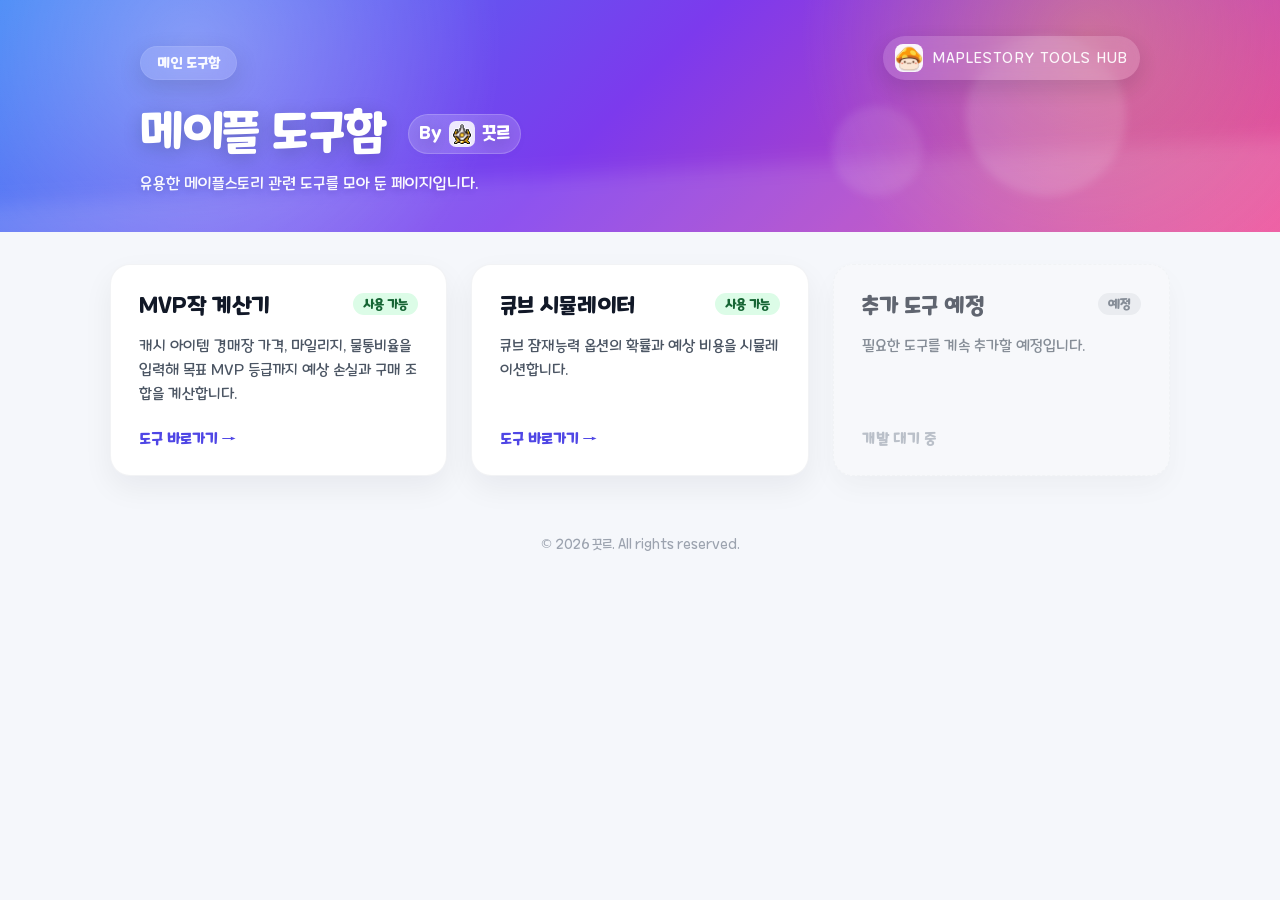
==== commit c627c3b1: "cube simulator polished" ====
--- a/index.html
+++ b/index.html
@@ -5,6 +5,7 @@
   <meta charset="UTF-8" />
   <meta name="viewport" content="width=device-width, initial-scale=1.0" />
   <title>메이플 도구함</title>
+  <link rel="icon" type="image/jpeg" href="assets/favicon/favicon.jpg" />
   <link rel="stylesheet" href="css/styles.css" />
 </head>
 
@@ -61,10 +62,10 @@
         <div>
           <div class="hub-card-header">
             <h2 class="hub-card-title">큐브 시뮬레이터</h2>
-            <span class="hub-card-badge badge-pending">준비 중</span>
+            <span class="hub-card-badge badge-active">사용 가능</span>
           </div>
           <p class="hub-card-desc">
-            큐브 옵션 확률과 예상 비용을 계산하는 도구입니다.
+            큐브 잠재능력 옵션의 확률과 예상 비용을 시뮬레이션합니다.
           </p>
         </div>
         <div class="hub-card-footer">
--- a/css/styles.css
+++ b/css/styles.css
@@ -1161,10 +1161,13 @@
 
 /* 애니메이션 */
 @keyframes pulse {
-  0%, 100% {
+
+  0%,
+  100% {
     transform: scale(1);
     opacity: 1;
   }
+
   50% {
     transform: scale(1.08);
     opacity: 0.95;
@@ -1248,7 +1251,7 @@
   transition: all 0.2s ease;
 }
 
-.cube-radio-btn input[type="radio"]:checked + span {
+.cube-radio-btn input[type="radio"]:checked+span {
   background: #f0fdf4;
   border-color: #16a34a;
   color: #15803d;
@@ -1368,7 +1371,7 @@
 /* 골드 히트 글로우 애니메이션 */
 .cube-option-box.auto-hit {
   border-color: #f59e0b;
-  box-shadow: 
+  box-shadow:
     0 0 20px rgba(245, 158, 11, 0.35),
     0 0 40px rgba(245, 158, 11, 0.15),
     0 12px 30px rgba(0, 0, 0, 0.25);
@@ -1382,13 +1385,15 @@
   0% {
     box-shadow: 0 0 0 rgba(245, 158, 11, 0);
   }
+
   50% {
-    box-shadow: 
+    box-shadow:
       0 0 30px rgba(245, 158, 11, 0.85),
       0 0 60px rgba(245, 158, 11, 0.45);
   }
+
   100% {
-    box-shadow: 
+    box-shadow:
       0 0 20px rgba(245, 158, 11, 0.35),
       0 0 40px rgba(245, 158, 11, 0.15);
   }
@@ -1474,11 +1479,450 @@
   gap: 6px;
 }
 
-.auto-goal-inputs select, 
+.auto-goal-inputs select,
 .auto-goal-inputs input {
   padding: 8px 10px;
   border-radius: 10px;
   border: 1px solid #d1d5db;
   font-size: 13px;
   font-family: inherit;
+}
+
+/* 큐브 시뮬레이터 신규 자동설정 & 출처 링크 스타일 */
+.hero-source-link {
+  font-size: 11px;
+  color: rgba(255, 255, 255, 0.6);
+  text-decoration: none;
+  transition: color 0.2s ease;
+  margin-top: 4px;
+}
+
+.hero-source-link:hover {
+  color: rgba(255, 255, 255, 0.95);
+  text-decoration: underline;
+}
+
+.goal-line-grid {
+  grid-template-columns: 1fr !important;
+}
+
+.goal-category-grid {
+  grid-template-columns: 2fr 1fr !important;
+}
+
+@media (max-width: 640px) {
+  .goal-category-grid {
+    grid-template-columns: 1fr !important;
+  }
+}
+
+/* 큐브 설명 헬퍼 텍스트 */
+.cube-helper-text {
+  font-size: 11.5px;
+  color: #374151;
+  /* Darker neutral for improved readability */
+  line-height: 1.5;
+  margin-top: 8px;
+  background: rgba(243, 244, 246, 0.5);
+  padding: 8px 12px;
+  border-radius: 8px;
+  border: 1px solid #e5e7eb;
+}
+
+.cube-helper-text .cube-helper-note {
+  font-size: 11px;
+  color: #374151;
+  /* Slightly darker and stronger note */
+  font-weight: 500;
+  display: block;
+  margin-top: 4px;
+}
+
+/* 큐브 자동 돌리기 상태 영역 */
+.cube-status-message {
+  margin-top: 14px;
+  padding: 12px 14px;
+  border-radius: 10px;
+  font-size: 13.5px;
+  font-weight: 700;
+  line-height: 1.5;
+}
+
+.cube-status-success {
+  background: #ecfdf5;
+  color: #047857;
+  border: 1px solid #a7f3d0;
+}
+
+.cube-status-warning {
+  background: #fffbeb;
+  color: #b45309;
+  border: 1px solid #fde68a;
+}
+
+/* 큐브 결과 레이아웃 Refinement */
+.cube-result-header-row {
+  display: flex;
+  justify-content: space-between;
+  align-items: center;
+  gap: 24px;
+  margin-bottom: 24px;
+}
+
+.cube-current-option-card {
+  flex: 1;
+  max-width: calc(33.333% - 11px);
+  min-width: 250px;
+}
+
+.cube-action-row {
+  display: flex;
+  flex-wrap: nowrap;
+  gap: 8px;
+  align-items: center;
+  justify-content: flex-end;
+}
+
+.cube-action-row button {
+  padding: 8px 12px;
+  font-size: 0.86rem;
+  white-space: nowrap;
+}
+
+.cube-candidate-grid {
+  display: grid;
+  grid-template-columns: repeat(3, minmax(0, 1fr));
+  gap: 16px;
+}
+
+.cube-candidate-card {
+  min-width: 0;
+}
+
+/* 최근 로그 Refinement */
+.cube-log-entry {
+  background: rgba(255, 255, 255, 0.02);
+  border: 1px solid rgba(255, 255, 255, 0.05);
+  border-radius: 8px;
+  padding: 8px 12px;
+  margin-bottom: 8px;
+  transition: all 0.2s ease;
+}
+
+.cube-log-entry:hover {
+  background: rgba(255, 255, 255, 0.04);
+}
+
+.cube-log-title {
+  font-size: 11px;
+  color: #9ca3af;
+  font-weight: 700;
+  margin-bottom: 4px;
+  display: flex;
+  align-items: center;
+  gap: 6px;
+}
+
+.cube-log-line {
+  font-size: 12px;
+  color: #e5e7eb;
+  padding: 1px 0;
+  display: flex;
+  align-items: center;
+  gap: 6px;
+}
+
+.cube-log-entry.hit {
+  background: rgba(251, 191, 36, 0.06);
+  border-color: rgba(251, 191, 36, 0.2);
+}
+
+.cube-log-entry.hit .cube-log-title {
+  color: #fbbf24;
+}
+
+.cube-log-badge {
+  background: #fbbf24;
+  color: #111827;
+  font-size: 9px;
+  font-weight: 800;
+  padding: 1px 4px;
+  border-radius: 4px;
+  text-transform: uppercase;
+}
+
+/* 큐브 로그 헤더 및 컨트롤 */
+.cube-log-header {
+  display: flex;
+  justify-content: space-between;
+  align-items: center;
+  border-bottom: 2px solid #f3f4f6;
+  padding-bottom: 8px;
+  margin-bottom: 18px;
+  flex-wrap: wrap;
+  gap: 12px;
+}
+
+.cube-log-header h2.cube-log-title {
+  margin: 0;
+  border-bottom: none;
+  padding-bottom: 0;
+  font-size: 20px;
+}
+
+.cube-log-controls {
+  display: flex;
+  align-items: center;
+  gap: 8px;
+  flex-wrap: wrap;
+}
+
+.log-limit-control {
+  display: flex;
+  align-items: center;
+  gap: 6px;
+  font-size: 0.82rem;
+  color: #4b5563;
+  font-weight: 700;
+}
+
+.compact-select {
+  padding: 4px 8px;
+  border-radius: 8px;
+  border: 1px solid #d1d5db;
+  font-size: 0.82rem;
+  background-color: white;
+  cursor: pointer;
+  outline: none;
+}
+
+.log-toggle-button,
+.log-clear-button {
+  padding: 6px 10px;
+  font-size: 0.82rem;
+  font-weight: 700;
+  border-radius: 999px;
+  border: 1px solid #4f46e5;
+  background: transparent;
+  color: #4f46e5;
+  cursor: pointer;
+  transition: all 0.2s ease;
+  white-space: nowrap;
+}
+
+.log-toggle-button:hover {
+  background: #4f46e5;
+  color: white;
+}
+
+.log-clear-button {
+  border-color: #6b7280;
+  color: #6b7280;
+}
+
+.log-clear-button:hover {
+  background: #6b7280;
+  color: white;
+}
+
+/* 큐브 로그 💡 히트 아이콘 및 엠프티 상태 */
+.cube-log-hit-icon {
+  font-size: 11px;
+  margin-left: 4px;
+  display: inline-flex;
+  align-items: center;
+  justify-content: center;
+}
+
+.cube-log-empty {
+  color: #9ca3af;
+  font-size: 13px;
+  text-align: center;
+  padding: 24px 12px;
+  font-weight: 700;
+  line-height: 1.5;
+}
+
+/* Option lines with potential grade icons styling */
+.cube-line {
+  display: flex !important;
+  align-items: center;
+  gap: 6px;
+}
+
+.potential-grade-icon {
+  width: 12px;
+  height: 12px;
+  object-fit: contain;
+  flex: 0 0 auto;
+}
+
+@media (max-width: 680px) {
+  .cube-result-header-row {
+    flex-direction: column;
+    align-items: stretch;
+    gap: 16px;
+  }
+
+  .cube-current-option-card {
+    max-width: 100%;
+    width: 100%;
+  }
+
+  .cube-action-row {
+    flex-wrap: wrap;
+    justify-content: stretch;
+  }
+
+  .cube-action-row button {
+    flex: 1 1 auto;
+  }
+
+  .cube-candidate-grid {
+    grid-template-columns: 1fr;
+  }
+}
+
+/* 리빙 포인트 정보 카드 스타일 */
+.living-tip-card {
+  background: #f0fdf4 !important; /* Soft green theme for tips */
+  border: 1px solid #bbf7d0 !important;
+  box-shadow: 0 10px 25px rgba(22, 163, 74, 0.04) !important;
+}
+
+.living-tip-header {
+  display: flex;
+  justify-content: space-between;
+  align-items: center;
+  border-bottom: 2px solid #dcfce7 !important;
+  padding-bottom: 8px;
+  margin-bottom: 16px;
+}
+
+.living-tip-header h2.living-tip-title {
+  margin: 0;
+  border-bottom: none;
+  padding-bottom: 0;
+  font-size: 20px;
+  color: #166534 !important;
+}
+
+.living-tip-controls {
+  display: flex;
+  align-items: center;
+  gap: 12px;
+}
+
+.living-tip-index {
+  font-size: 0.85rem;
+  color: #166534;
+  font-weight: 700;
+  background: rgba(22, 163, 74, 0.1);
+  padding: 2px 8px;
+  border-radius: 999px;
+}
+
+.living-tip-nav-button {
+  width: 28px;
+  height: 28px;
+  border-radius: 50%;
+  border: 1px solid #16a34a;
+  background: white;
+  color: #166534;
+  font-size: 1.1rem;
+  font-weight: 700;
+  display: flex;
+  align-items: center;
+  justify-content: center;
+  cursor: pointer;
+  transition: all 0.2s ease;
+  line-height: 1;
+}
+
+.living-tip-nav-button:hover {
+  background: #16a34a;
+  color: white;
+  box-shadow: 0 4px 12px rgba(22, 163, 74, 0.2);
+}
+
+.living-tip-body {
+  font-size: 14.5px;
+  color: #374151;
+  line-height: 1.6;
+}
+
+.living-tip-subtitle {
+  font-size: 13px;
+  color: #15803d;
+  font-weight: 700;
+  margin-bottom: 8px;
+}
+
+.living-tip-desc {
+  margin: 0 0 12px 0;
+}
+
+.living-tip-highlight {
+  color: #15803d;
+  font-weight: 800;
+  font-size: 16px;
+  background: rgba(22, 163, 74, 0.08);
+  padding: 2px 6px;
+  border-radius: 6px;
+  border: 1px dashed rgba(22, 163, 74, 0.2);
+}
+
+.living-tip-meta {
+  font-size: 11.5px;
+  color: #6b7280;
+}
+
+.living-tip-empty {
+  color: #9ca3af;
+  text-align: center;
+  padding: 16px 0;
+  font-weight: 700;
+}
+
+/* 리빙 포인트 애니메이션 타이머 및 일시정지 컨트롤 */
+.living-tip-progress {
+  --progress: 0%;
+  width: 22px;
+  height: 22px;
+  border-radius: 999px;
+  background: conic-gradient(#16a34a var(--progress), rgba(22, 163, 74, 0.14) 0);
+  display: inline-flex;
+  align-items: center;
+  justify-content: center;
+  transition: background 0.1s linear;
+}
+
+.living-tip-progress-dot {
+  width: 12px;
+  height: 12px;
+  border-radius: 999px;
+  background: #fff;
+}
+
+.living-tip-pause-button {
+  width: 28px;
+  height: 28px;
+  border-radius: 50%;
+  border: 1px solid #16a34a;
+  background: white;
+  color: #166534;
+  font-size: 0.9rem;
+  font-weight: 700;
+  display: flex;
+  align-items: center;
+  justify-content: center;
+  cursor: pointer;
+  transition: all 0.2s ease;
+  line-height: 1;
+}
+
+.living-tip-pause-button:hover {
+  background: #16a34a;
+  color: white;
+  box-shadow: 0 4px 12px rgba(22, 163, 74, 0.2);
 }
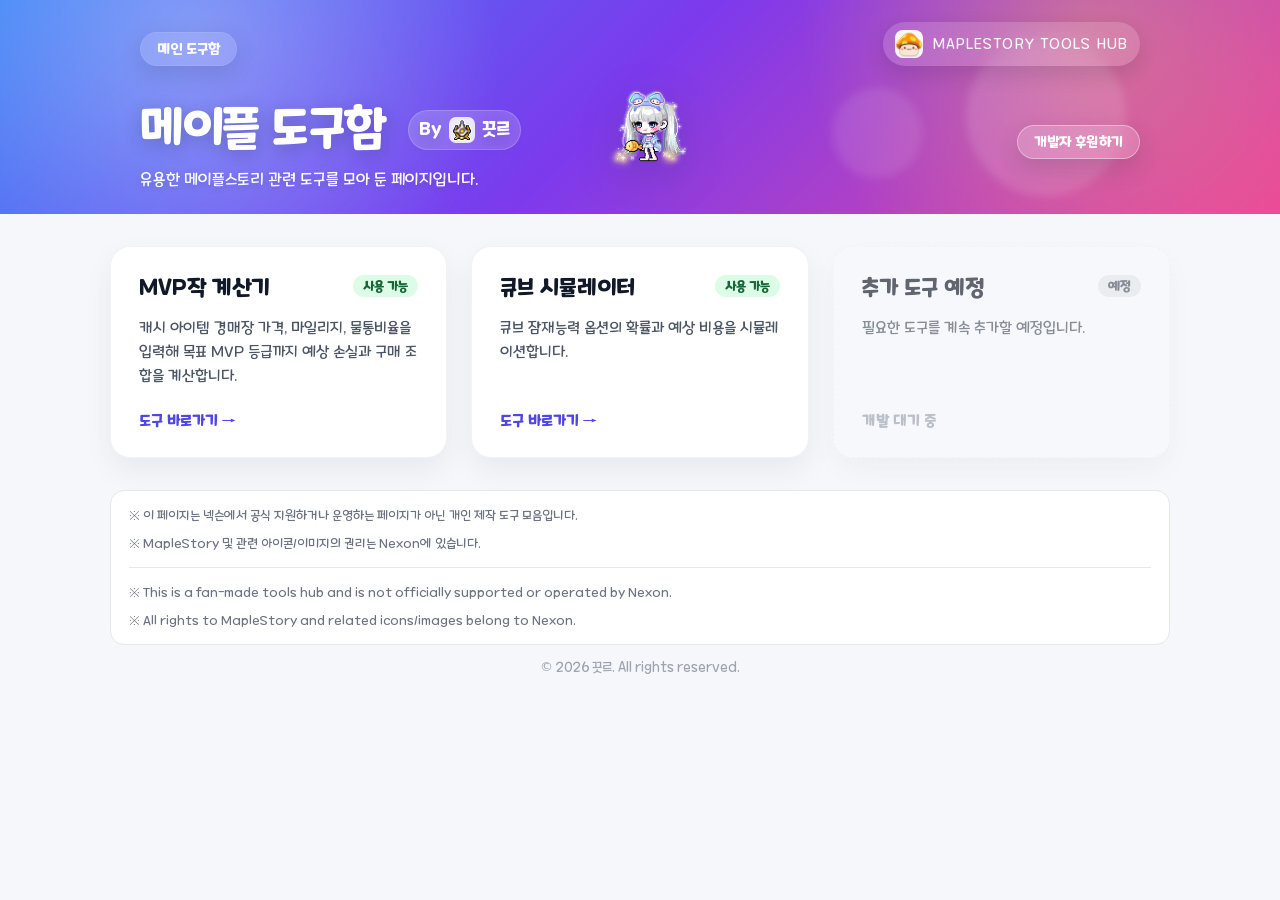
==== commit d1fa9c45: "Polish tools hub UI and shared footers" ====
--- a/index.html
+++ b/index.html
@@ -24,18 +24,39 @@
         </div>
       </div>
 
-      <h1>
-        메이플 도구함
-        <span class="creator">
-          By
-          <img src="assets/brand/elysium.png" alt="Elysium server icon" class="server-icon" />
-          끗르
-        </span>
-      </h1>
+      <div class="hero-main-row">
+        <div class="hero-text-block">
+          <h1>
+            메이플 도구함
+            <span class="creator">
+              By
+              <img src="assets/brand/elysium.png" alt="Elysium server icon" class="server-icon" />
+              끗르
+            </span>
+          </h1>
 
-      <p class="subtitle">
-        유용한 메이플스토리 관련 도구를 모아 둔 페이지입니다.
-      </p>
+          <p class="subtitle">
+            유용한 메이플스토리 관련 도구를 모아 둔 페이지입니다.
+          </p>
+        </div>
+
+        <img src="assets/brand/character.png" alt="끗르 캐릭터" class="hero-character" />
+
+        <div class="hero-side-block">
+          <div class="support-menu-wrap">
+            <button id="supportMenuBtn" class="support-button" type="button" aria-expanded="false"
+              aria-controls="supportMenu">
+              개발자 후원하기
+            </button>
+
+            <!-- Replace these support links with the real Open KakaoTalk and PayPal URLs. -->
+            <div id="supportMenu" class="support-menu" hidden>
+              <a href="https://open.kakao.com/o/ssNHeD5d" target="_blank" rel="noopener noreferrer">오픈카톡</a>
+              <a href="PAYPAL_LINK_HERE" target="_blank" rel="noopener noreferrer">PayPal</a>
+            </div>
+          </div>
+        </div>
+      </div>
     </div>
   </header>
 
@@ -91,11 +112,59 @@
     </div>
   </main>
 
-  <footer class="footer" style="text-align: center; margin-top: 60px;">
+  <footer class="footer page-footer">
+    <div class="footer-notices">
+      <div class="footer-notices-ko">
+        <p>※ 이 페이지는 넥슨에서 공식 지원하거나 운영하는 페이지가 아닌 개인 제작 도구 모음입니다.</p>
+        <p>※ MapleStory 및 관련 아이콘/이미지의 권리는 Nexon에 있습니다.</p>
+      </div>
+
+      <hr class="footer-divider" />
+
+      <div class="footer-notices-en">
+        <p>※ This is a fan-made tools hub and is not officially supported or operated by Nexon.</p>
+        <p>※ All rights to MapleStory and related icons/images belong to Nexon.</p>
+      </div>
+    </div>
+
     <div class="footer-copy">
       <p>© 2026 끗르. All rights reserved.</p>
     </div>
   </footer>
+  <script>
+    document.addEventListener("DOMContentLoaded", () => {
+      const supportMenuBtn = document.getElementById("supportMenuBtn");
+      const supportMenu = document.getElementById("supportMenu");
+
+      if (supportMenuBtn && supportMenu) {
+        const closeMenu = () => {
+          supportMenu.hidden = true;
+          supportMenuBtn.setAttribute("aria-expanded", "false");
+        };
+
+        supportMenuBtn.addEventListener("click", (e) => {
+          e.stopPropagation();
+          const isHidden = supportMenu.hidden;
+          supportMenu.hidden = !isHidden;
+          supportMenuBtn.setAttribute("aria-expanded", isHidden ? "true" : "false");
+        });
+
+        // Close on clicking outside
+        document.addEventListener("click", (e) => {
+          if (!supportMenuBtn.contains(e.target) && !supportMenu.contains(e.target)) {
+            closeMenu();
+          }
+        });
+
+        // Close on Escape key
+        document.addEventListener("keydown", (e) => {
+          if (e.key === "Escape") {
+            closeMenu();
+          }
+        });
+      }
+    });
+  </script>
 </body>
 
 </html>
--- a/css/styles.css
+++ b/css/styles.css
@@ -52,14 +52,14 @@
     radial-gradient(circle at 85% 15%, rgba(252, 211, 77, 0.32), transparent 26%),
     linear-gradient(135deg, #3b82f6 0%, #7c3aed 48%, #ec4899 100%);
   color: white;
-  padding: 36px 20px;
+  padding: 22px 20px;
 }
 
 .hero::after {
   content: "";
   position: absolute;
-  inset: auto -80px -130px -80px;
-  height: 190px;
+  inset: auto -80px -110px -80px;
+  height: 60px;
   background: rgba(255, 255, 255, 0.13);
   filter: blur(10px);
   transform: rotate(-3deg);
@@ -561,11 +561,23 @@
 }
 
 .footer-notices {
-  padding: 18px 20px;
+  max-width: 1100px;
+  margin: 0 auto;
+  padding: 14px 18px;
+  border-radius: 14px;
+  background: #ffffff;
   border: 1px solid #e5e7eb;
-  border-radius: 18px;
-  background: #ffffff;
   line-height: 1.6;
+  font-size: 12.5px;
+}
+
+.footer-notices-ko,
+.footer-notices-en {
+  background: transparent;
+  border: 0;
+  border-radius: 0;
+  padding: 0;
+  margin: 0;
 }
 
 .footer-notices p {
@@ -1785,7 +1797,8 @@
 
 /* 리빙 포인트 정보 카드 스타일 */
 .living-tip-card {
-  background: #f0fdf4 !important; /* Soft green theme for tips */
+  background: #f0fdf4 !important;
+  /* Soft green theme for tips */
   border: 1px solid #bbf7d0 !important;
   box-shadow: 0 10px 25px rgba(22, 163, 74, 0.04) !important;
 }
@@ -1925,4 +1938,335 @@
   background: #16a34a;
   color: white;
   box-shadow: 0 4px 12px rgba(22, 163, 74, 0.2);
+}
+
+/* 자동 돌리기 목표 도움말 팝오버 */
+.goal-title-row {
+  display: flex;
+  align-items: center;
+  gap: 8px;
+  position: relative;
+  margin-bottom: 8px;
+}
+
+.goal-title-row h2 {
+  margin: 0;
+}
+
+.goal-help-button {
+  width: 22px;
+  height: 22px;
+  border-radius: 999px;
+  border: 1px solid rgba(124, 58, 237, 0.35);
+  background: rgba(124, 58, 237, 0.08);
+  color: #7c3aed;
+  font-size: 0.78rem;
+  font-weight: 700;
+  cursor: pointer;
+  display: inline-flex;
+  align-items: center;
+  justify-content: center;
+  transition: all 0.2s ease;
+  padding: 0;
+}
+
+.goal-help-button:hover,
+.goal-help-button:focus {
+  background: #7c3aed;
+  color: #ffffff;
+  border-color: #7c3aed;
+  box-shadow: 0 0 0 3px rgba(124, 58, 237, 0.25);
+  outline: none;
+}
+
+.goal-help-popover {
+  display: none;
+  position: absolute;
+  z-index: 50;
+  top: -10px;
+  left: calc(100% + 16px);
+  width: min(440px, 42vw);
+  padding: 16px;
+  border-radius: 14px;
+  background: #ffffff;
+  border: 1px solid rgba(124, 58, 237, 0.2);
+  box-shadow: 0 12px 30px rgba(31, 41, 55, 0.16);
+  color: #374151;
+  font-size: 0.84rem;
+  line-height: 1.6;
+  text-align: left;
+}
+
+.goal-help-popover::before {
+  content: "";
+  position: absolute;
+  left: -7px;
+  top: 24px;
+  width: 12px;
+  height: 12px;
+  background: #ffffff;
+  border-left: 1px solid rgba(124, 58, 237, 0.2);
+  border-bottom: 1px solid rgba(124, 58, 237, 0.2);
+  transform: rotate(45deg);
+}
+
+.goal-help-popover-title {
+  font-weight: 700;
+  font-size: 0.9rem;
+  color: #5b21b6;
+  margin-bottom: 8px;
+  display: flex;
+  align-items: center;
+  gap: 6px;
+}
+
+.goal-help-popover p {
+  margin: 0 0 12px 0;
+}
+
+.goal-help-popover strong {
+  color: #111827;
+}
+
+.goal-help-example {
+  background: #f9fafb;
+  border: 1px solid #f3f4f6;
+  border-radius: 8px;
+  padding: 10px 12px;
+  margin-bottom: 10px;
+}
+
+.goal-help-example strong {
+  display: block;
+  font-size: 0.82rem;
+  margin-bottom: 4px;
+  color: #4b5563;
+}
+
+.goal-help-example ul {
+  margin: 0;
+  padding-left: 16px;
+  list-style-type: disc;
+}
+
+.goal-help-example li {
+  font-size: 0.8rem;
+  color: #6b7280;
+}
+
+.goal-help-example span {
+  color: #7c3aed;
+  font-weight: 600;
+}
+
+.goal-help-popover-note {
+  border-top: 1px dashed rgba(124, 58, 237, 0.15);
+  padding-top: 10px;
+  margin-top: 10px;
+  font-size: 0.8rem;
+  color: #6d28d9;
+  font-weight: 700;
+}
+
+/* Hover and focus-within states for desktop */
+.goal-title-row:hover .goal-help-popover,
+.goal-title-row:focus-within .goal-help-popover,
+.goal-help-popover.open {
+  display: block;
+}
+
+/* Responsive adjustment for small viewports */
+@media (max-width: 900px) {
+  .goal-help-popover {
+    position: relative;
+    top: 0;
+    left: 0;
+    width: 100%;
+    max-width: 100%;
+    margin-top: 10px;
+    box-shadow: none;
+    background: #fbfbfe;
+    border: 1px solid rgba(124, 58, 237, 0.12);
+  }
+
+  .goal-help-popover::before {
+    display: none;
+  }
+
+  /* On mobile, we only display if open class is added */
+  .goal-title-row:hover .goal-help-popover,
+  .goal-title-row:focus-within .goal-help-popover {
+    display: none;
+  }
+
+  .goal-help-popover.open {
+    display: block;
+  }
+}
+
+/* --- 메인 허브 히어로 캐릭터 및 후원 버튼 스타일 --- */
+.hero-main-row {
+  position: relative;
+  display: flex;
+  align-items: center;
+  justify-content: flex-start;
+  gap: 32px;
+  width: 100%;
+}
+
+.hero-text-block {
+  flex: 0 1 auto;
+  min-width: 0;
+  z-index: 2;
+}
+
+.hero-character {
+  position: absolute;
+  left: 43%;
+  bottom: -6px;
+  width: clamp(120px, 13vw, 175px);
+  height: auto;
+  object-fit: contain;
+  pointer-events: none;
+  filter: drop-shadow(0 12px 22px rgba(31, 41, 55, 0.22));
+  z-index: 1;
+}
+
+.hero-side-block {
+  margin-left: auto;
+  display: flex;
+  flex-direction: column;
+  align-items: flex-end;
+  justify-content: center;
+  gap: 12px;
+  flex-shrink: 0;
+  z-index: 2;
+}
+
+/* 후원 메뉴 스타일 */
+.support-menu-wrap {
+  position: relative;
+  display: inline-flex;
+  flex-direction: column;
+  align-items: flex-end;
+  gap: 8px;
+  z-index: 60;
+}
+
+.support-button {
+  border: 1px solid rgba(255, 255, 255, 0.38);
+  background: rgba(255, 255, 255, 0.18);
+  color: #fff;
+  backdrop-filter: blur(10px);
+  border-radius: 999px;
+  padding: 8px 16px;
+  font-weight: 700;
+  cursor: pointer;
+  box-shadow: 0 10px 24px rgba(31, 41, 55, 0.16);
+  font-size: 0.88rem;
+  transition: all 0.25s ease;
+  font-family: inherit;
+}
+
+.support-button:hover,
+.support-button:focus {
+  background: rgba(255, 255, 255, 0.28);
+  border-color: rgba(255, 255, 255, 0.6);
+  transform: translateY(-2px);
+  outline: none;
+}
+
+.support-menu[hidden] {
+  display: none !important;
+}
+
+.support-menu {
+  position: absolute;
+  top: 50%;
+  right: calc(100% + 12px);
+  transform: translateY(-50%);
+  min-width: 132px;
+  padding: 7px;
+  border-radius: 14px;
+  background: rgba(255, 255, 255, 0.97);
+  border: 1px solid rgba(148, 163, 184, 0.28);
+  box-shadow: 0 14px 30px rgba(31, 41, 55, 0.18);
+  z-index: 999;
+  display: flex;
+  flex-direction: column;
+  gap: 3px;
+}
+
+/* 말풍선 꼬리 */
+.support-menu::after {
+  content: "";
+  position: absolute;
+  top: 50%;
+  right: -6px;
+  width: 12px;
+  height: 12px;
+  background: rgba(255, 255, 255, 0.97);
+  border-top: 1px solid rgba(148, 163, 184, 0.28);
+  border-right: 1px solid rgba(148, 163, 184, 0.28);
+  transform: translateY(-50%) rotate(45deg);
+}
+
+.support-menu a {
+  display: block;
+  padding: 7px 10px;
+  border-radius: 9px;
+  color: #374151;
+  text-decoration: none;
+  font-weight: 700;
+  font-size: 0.82rem;
+  text-align: center;
+  white-space: nowrap;
+  transition: all 0.2s ease;
+}
+
+.support-menu a:hover {
+  background: rgba(124, 58, 237, 0.09);
+  color: #5b21b6;
+}
+
+/* 좁은 화면에서는 왼쪽 말풍선이 화면 밖으로 나갈 수 있어서 아래로 fallback */
+@media (max-width: 760px) {
+  .support-menu {
+    top: calc(100% + 8px);
+    right: 0;
+    transform: none;
+  }
+
+  .support-menu::after {
+    top: -6px;
+    right: 24px;
+    transform: rotate(-45deg);
+  }
+}
+
+/* 768px 이하 모바일 디바이스 반응형 대응 */
+@media (max-width: 768px) {
+  .hero-main-row {
+    flex-wrap: wrap;
+    gap: 18px;
+  }
+
+  .hero-character {
+    width: clamp(90px, 24vw, 130px);
+  }
+
+  .hero-side-block {
+    margin-left: 0;
+    width: 100%;
+    align-items: flex-start;
+  }
+
+  .support-menu-wrap {
+    align-items: center;
+  }
+
+  .support-menu {
+    right: 50%;
+    transform: translateX(50%);
+  }
 }
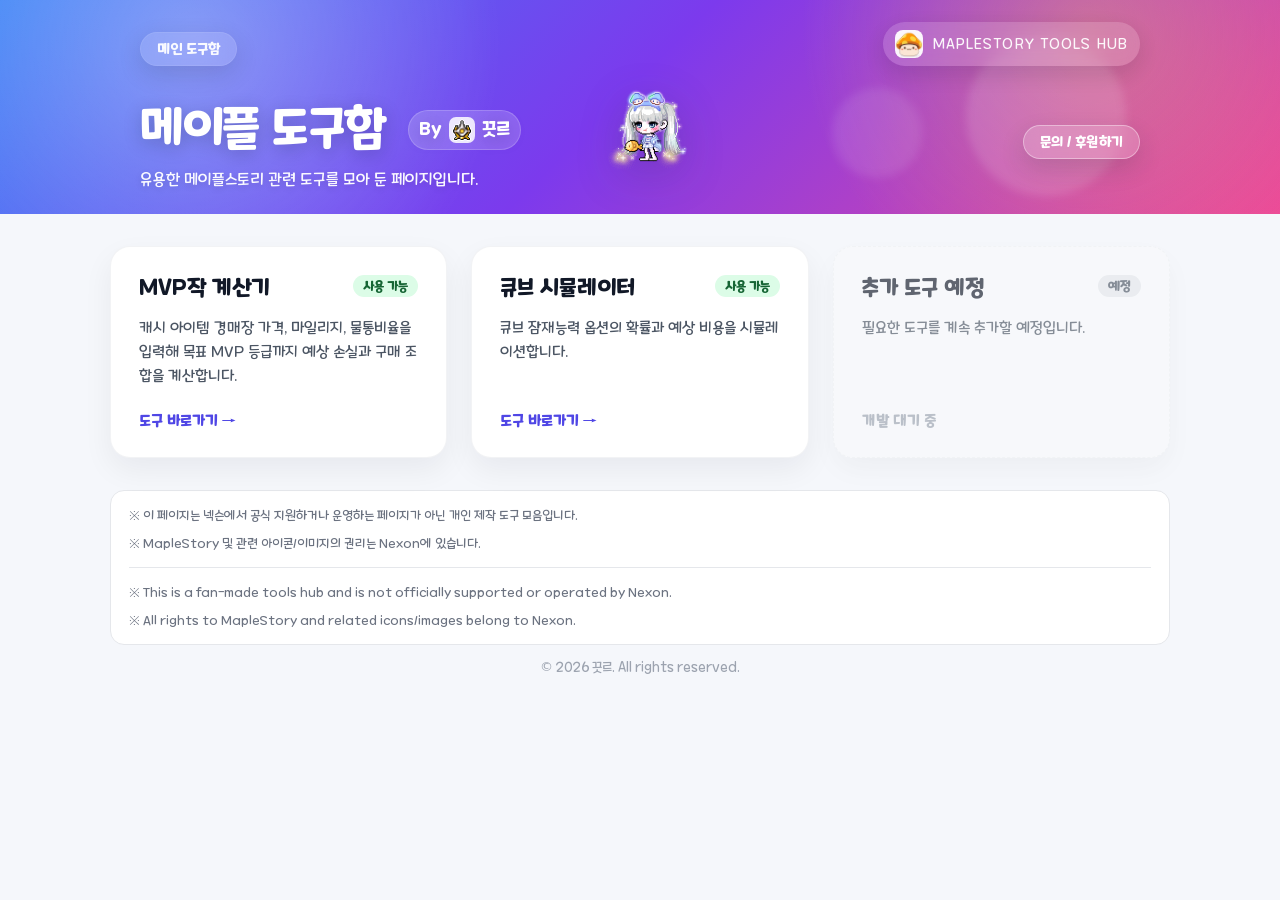
==== commit 19eeea3e: "UI polished" ====
--- a/index.html
+++ b/index.html
@@ -46,13 +46,13 @@
           <div class="support-menu-wrap">
             <button id="supportMenuBtn" class="support-button" type="button" aria-expanded="false"
               aria-controls="supportMenu">
-              개발자 후원하기
+              문의 / 후원하기
             </button>
 
             <!-- Replace these support links with the real Open KakaoTalk and PayPal URLs. -->
             <div id="supportMenu" class="support-menu" hidden>
               <a href="https://open.kakao.com/o/ssNHeD5d" target="_blank" rel="noopener noreferrer">오픈카톡</a>
-              <a href="PAYPAL_LINK_HERE" target="_blank" rel="noopener noreferrer">PayPal</a>
+              <a href="https://paypal.me/daey1" target="_blank" rel="noopener noreferrer">PayPal</a>
             </div>
           </div>
         </div>
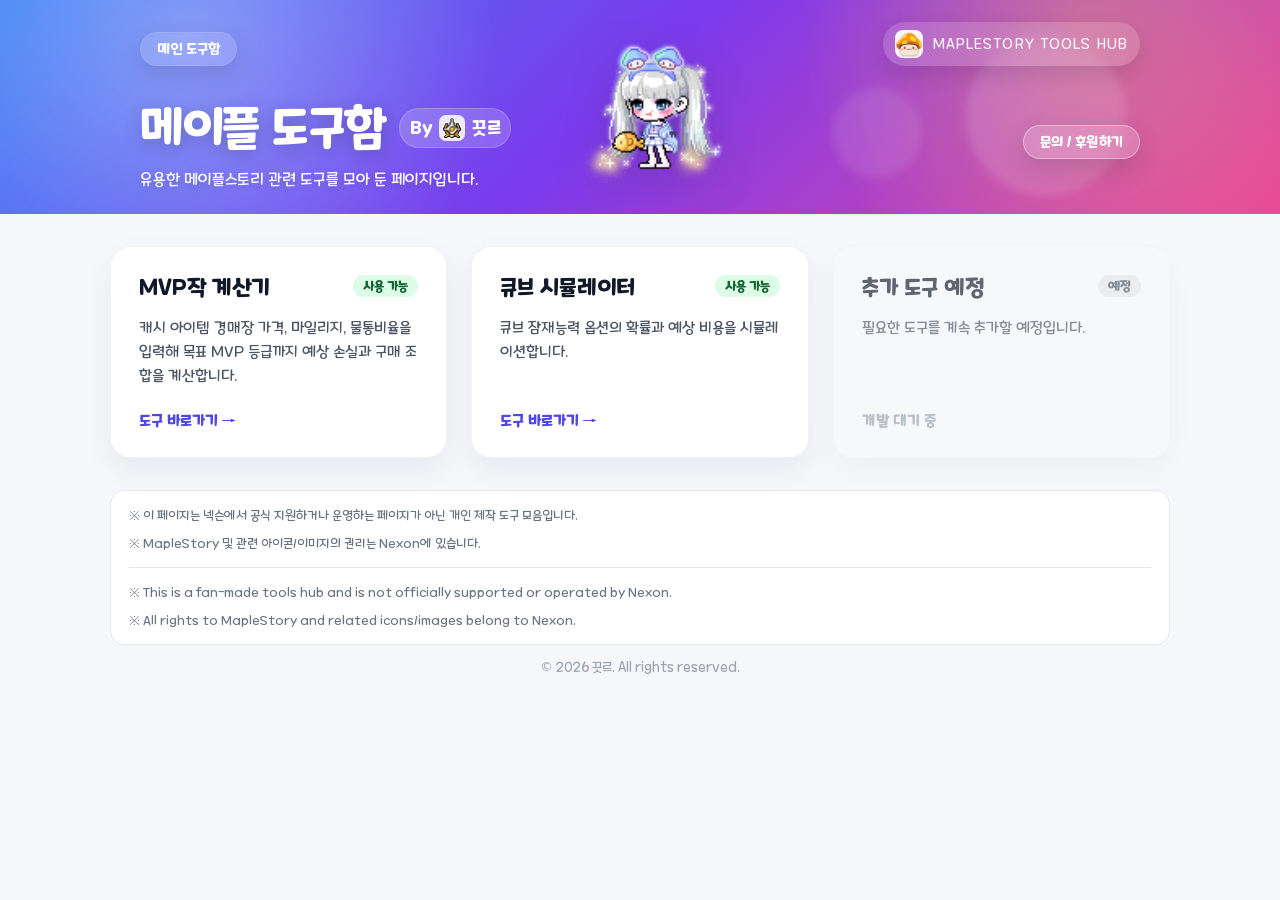
==== commit 67ab8dea: "Polish tools hub and cube simulator UX" ====
--- a/index.html
+++ b/index.html
@@ -26,21 +26,21 @@
 
       <div class="hero-main-row">
         <div class="hero-text-block">
-          <h1>
-            메이플 도구함
+          <div class="hero-title-row">
+            <h1>메이플 도구함</h1>
             <span class="creator">
               By
               <img src="assets/brand/elysium.png" alt="Elysium server icon" class="server-icon" />
               끗르
             </span>
-          </h1>
+          </div>
 
           <p class="subtitle">
             유용한 메이플스토리 관련 도구를 모아 둔 페이지입니다.
           </p>
         </div>
 
-        <img src="assets/brand/character.png" alt="끗르 캐릭터" class="hero-character" />
+        <img src="assets/brand/character-cropped.png" alt="끗르 캐릭터" class="hero-character" />
 
         <div class="hero-side-block">
           <div class="support-menu-wrap">
--- a/css/styles.css
+++ b/css/styles.css
@@ -123,8 +123,19 @@
   background: white;
 }
 
+.hero-title-row {
+  display: flex;
+  align-items: center;
+  gap: 14px;
+  flex-wrap: wrap;
+  margin: 10px 0 0;
+}
+
+.hero-title-row h1 {
+  margin: 0;
+}
+
 h1 {
-  margin: 10px 0 0;
   font-size: clamp(30px, 4.5vw, 48px);
   line-height: 1.1;
   letter-spacing: -0.03em;
@@ -135,7 +146,7 @@
   display: inline-flex;
   align-items: center;
   gap: 7px;
-  margin-left: 12px;
+  margin: 0;
   padding: 7px 11px;
   border-radius: 999px;
   font-size: clamp(14px, 2vw, 18px);
@@ -861,17 +872,6 @@
 }
 
 @media (max-width: 620px) {
-  .creator {
-    margin-left: 0;
-    margin-top: 12px;
-  }
-
-  h1 {
-    display: flex;
-    flex-direction: column;
-    align-items: flex-start;
-  }
-
   .brand-line {
     font-size: 12px;
   }
@@ -2229,44 +2229,121 @@
   color: #5b21b6;
 }
 
-/* 좁은 화면에서는 왼쪽 말풍선이 화면 밖으로 나갈 수 있어서 아래로 fallback */
-@media (max-width: 760px) {
-  .support-menu {
-    top: calc(100% + 8px);
-    right: 0;
-    transform: none;
-  }
-
-  .support-menu::after {
-    top: -6px;
-    right: 24px;
-    transform: rotate(-45deg);
-  }
-}
-
 /* 768px 이하 모바일 디바이스 반응형 대응 */
 @media (max-width: 768px) {
   .hero-main-row {
-    flex-wrap: wrap;
-    gap: 18px;
+    position: relative;
+    display: block;
+    min-height: 160px;
+  }
+
+  .hero-text-block {
+    position: relative;
+    z-index: 2;
+    max-width: 65%;
+    margin-bottom: 24px;
   }
 
   .hero-character {
-    width: clamp(90px, 24vw, 130px);
+    position: absolute;
+    right: 12px;
+    left: auto;
+    bottom: auto;
+    top: 24px;
+    width: clamp(74px, 22vw, 112px);
+    z-index: 1;
   }
 
   .hero-side-block {
     margin-left: 0;
     width: 100%;
     align-items: flex-start;
+    position: relative;
+    z-index: 3;
   }
 
   .support-menu-wrap {
-    align-items: center;
+    align-items: flex-start;
   }
 
   .support-menu {
-    right: 50%;
-    transform: translateX(50%);
-  }
-}+    top: 50%;
+    left: calc(100% + 10px);
+    right: auto;
+    transform: translateY(-50%);
+    min-width: 126px;
+    max-width: 150px;
+  }
+
+  .support-menu::after {
+    left: -6px;
+    right: auto;
+    top: 50%;
+    transform: translateY(-50%) rotate(225deg);
+  }
+}
+
+/* 아주 좁은 화면 대응 */
+@media (max-width: 420px) {
+  .hero-text-block {
+    max-width: 72%;
+  }
+
+  .hero-character {
+    width: 72px;
+    right: 8px;
+    top: 24px;
+    opacity: 0.92;
+  }
+
+  .support-menu {
+    top: calc(100% + 8px);
+    left: 0;
+    right: auto;
+    transform: none;
+    min-width: 130px;
+  }
+
+  .support-menu::after {
+    display: none;
+  }
+}
+/* 큐브 시뮬레이터 현황 및 로그 그리드 */
+.cube-status-log-grid {
+  display: grid;
+  grid-template-columns: 1fr 1fr;
+  gap: 24px;
+  align-items: start;
+}
+
+@media (max-width: 900px) {
+  .cube-status-log-grid {
+    grid-template-columns: 1fr;
+  }
+}
+
+/* 모바일 화면에서 제목과 제작자 뱃지가 같은 줄에 유지되도록 설정 */
+@media (max-width: 760px) {
+  .hero-title-row {
+    gap: 10px;
+    flex-wrap: nowrap;
+  }
+
+  .hero-title-row h1 {
+    white-space: nowrap;
+  }
+
+  .hero-title-row .creator {
+    flex-shrink: 0;
+  }
+}
+
+@media (max-width: 360px) {
+  .hero-title-row {
+    flex-wrap: wrap;
+  }
+
+  .hero-title-row h1 {
+    white-space: normal;
+  }
+}
